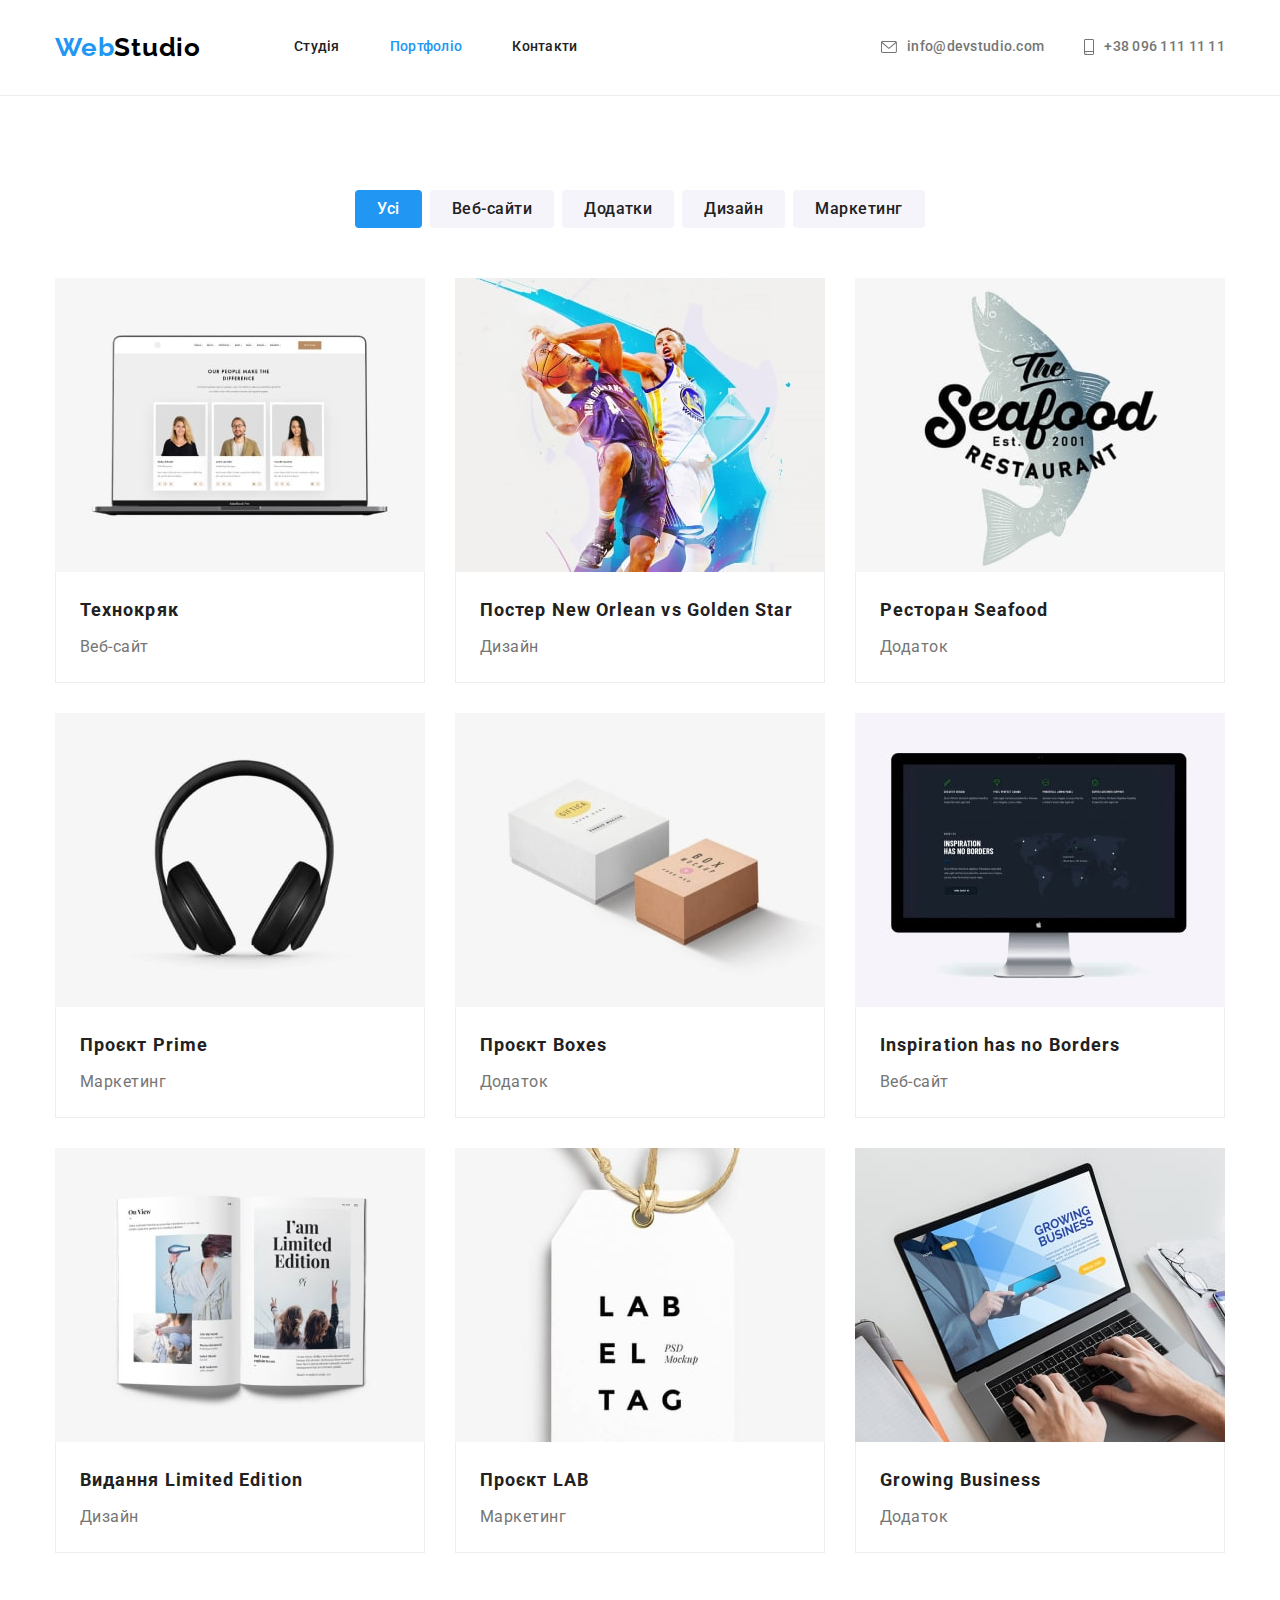
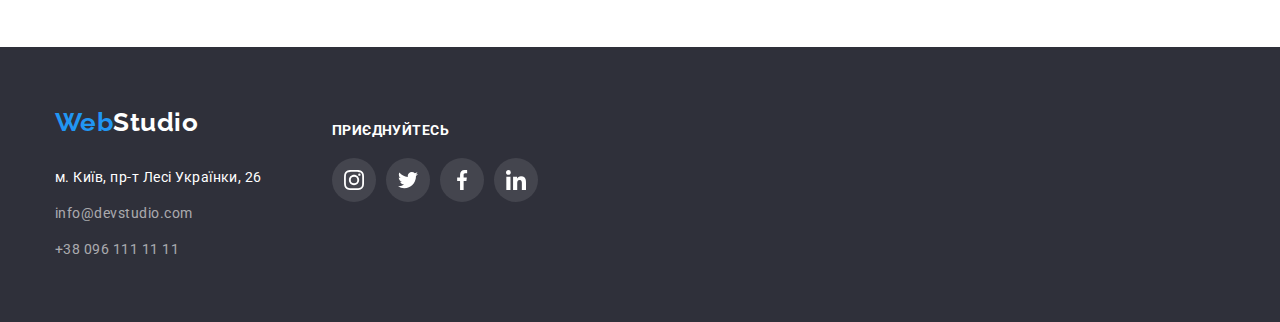
==== portfolio.html @ acfb0175 "add" ====
<!DOCTYPE html>
<html lang="uk">
  <head>
    <meta charset="UTF-8" />
    <meta http-equiv="X-UA-Compatible" content="IE=edge" />
    <meta name="viewport" content="width=device-width, initial-scale=1.0" />
    <title>Document</title>
    <link
      href="https://fonts.googleapis.com/css2?family=Raleway:wght@700&family=Roboto:wght@400;500;700;900&display=swap"
      rel="stylesheet"
    />
    <link
      rel="stylesheet"
      href="https://cdnjs.cloudflare.com/ajax/libs/modern-normalize/1.1.0/modern-normalize.min.css"
    />
    <link rel="stylesheet" href="./сss/styles.css" />
  </head>
  <body class="page">
    <header class="bcheader">
      <div class="container header">
        <nav class="nav">
          <a href="#" lang="en" class="firspart-logo increase"
            >Web<span class="secondpart-logo">Studio</span></a
          >

          <ul class="site-nav">
            <li class="link-nav">
              <a href="./index.html" class="link increase">Студія</a>
            </li>
            <li class="link-nav">
              <a href="#" class="link current increase">Портфоліо</a>
            </li>
            <li class="link-nav">
              <a href="#" class="link increase">Контакти</a>
            </li>
          </ul>
        </nav>
        <ul class="site-info">
          <li class="item">
            <a href="mailto:info@devstudio.com" class="link increase header-envelop"> <svg class="envelop-icon" width="16"
                height="12">
                <use href="./images/icons.svg#icon-envelope ">
                </use>
              </svg>info@devstudio.com</a>
          </li>
          <li class="item">
            <a href="tel:+380961111111" class="link increase header-smartphone"><svg class="smartphone-icon" width="10"
                height="16">
                <use href="./images/icons.svg#icon-smartphone "></use>
              </svg>+38 096 111 11 11</a>
          </li>
        </ul>
      </div>
    </header>

    <main class="portfolio">
      <section class="section hero-portfolio">
        <div class="container">
          <h1 class="hidden">Фільтр</h1>
          <ul class="list buttons">
            <li class="itembtn">
              <button type="button" class="button-portfolio">Усі</button>
            </li>
            <li class="itembtn">
              <button type="button" class="button-portfolioadd">
                Веб-сайти
              </button>
            </li>
            <li class="itembtn">
              <button type="button" class="button-portfolioadd">Додатки</button>
            </li>
            <li class="itembtn">
              <button type="button" class="button-portfolioadd">Дизайн</button>
            </li>
            <li class="itembtn">
              <button type="button" class="button-portfolioadd">
                Маркетинг
              </button>
            </li>
          </ul>

          <ul class="list imgs">
            <li class="item">
              <img
                class="photo-item"
                src="./images/img2.1-min.jpg"
                alt="Технокряк"
                width="370"
              />
              <div class="border-box">
                <h2 class="title imgs">Технокряк</h2>
                <p class="text imgs">Веб-сайт</p>
              </div>
            </li>

            <li class="item">
              <img
                class="photo-item"
                src="./images/img2.2-min.jpg"
                alt="Постер New Orlean vs Golden Star"
                width="370"
              />
              <div class="border-box">
                <h2 class="title imgs">Постер New Orlean vs Golden Star</h2>
                <p class="text imgs">Дизайн</p>
              </div>
            </li>

            <li class="item">
              <img
                class="photo-item"
                src="./images/img2.3-min.jpg"
                alt="Технокряк"
                width="370"
              />
              <div class="border-box">
                <h2 class="title imgs">Ресторан Seafood</h2>
                <p class="text imgs">Додаток</p>
              </div>
            </li>
            <li class="item">
              <img
                class="photo-item"
                src="./images/img2.4-min.jpg"
                alt="Проєкт Prime"
                width="370"
              />
              <div class="border-box">
                <h2 class="title imgs">Проєкт Prime</h2>
                <p class="text imgs">Маркетинг</p>
              </div>
            </li>
            <li class="item">
              <img
                class="photo-item"
                src="./images/img2.5-min.jpg"
                alt="Проєкт Boxes"
                width="370"
              />
              <div class="border-box">
                <h2 class="title imgs">Проєкт Boxes</h2>
                <p class="text imgs">Додаток</p>
              </div>
            </li>
            <li class="item">
              <img
                class="photo-item"
                src="./images/img2.6-min.jpg"
                alt="Inspiration has no Borders"
                width="370"
              />
              <div class="border-box">
                <h2 class="title imgs">Inspiration has no Borders</h2>
                <p class="text imgs">Веб-сайт</p>
              </div>
            </li>
            <li class="item">
              <img
                class="photo-item"
                src="./images/img2.7-min.jpg"
                alt="Видання Limited Edition"
                width="370"
              />
              <div class="border-box">
                <h2 class="title imgs">Видання Limited Edition</h2>
                <p class="text imgs">Дизайн</p>
              </div>
            </li>
            <li class="item">
              <img
                class="photo-item"
                src="./images/img2.8-min.jpg"
                alt="Проєкт LAB"
                width="370"
              />
              <div class="border-box">
                <h2 class="title imgs">Проєкт LAB</h2>
                <p class="text imgs">Маркетинг</p>
              </div>
            </li>
            <li class="item">
              <img
                class="photo-item"
                src="./images/img2.9-min.jpg"
                alt="Growing Business"
                width="370"
              />
              <div class="border-box">
                <h2 class="title imgs">Growing Business</h2>
                <p class="text imgs">Додаток</p>
              </div>
            </li>
          </ul>
        </div>
      </section>
    </main>
    <footer class="footer">
      <div class="footer-info container">
        <div class="container-address">
          <a href="#" lang="en" class="footer-firspart-logo">
            Web<span class="footer-secondpart-logo">Studio</span>
          </a>
          <address class="address site">
            <ul class="list">
              <li>
                <p class="list-address">м. Київ, пр-т Лесі Українки, 26</p>
              </li>
              <li>
                <a href="mailto:info@devstudio.com" class="list-email">info@devstudio.com</a>
              </li>
              <li>
                <a href="tel:+30961111111" class="list-tel">+38 096 111 11 11</a>
              </li>
            </ul>
          </address>
        </div>
        <div class="footer-social-networks">
          <h2 class="title-networks-footer">ПРИЄДНУЙТЕСЬ</h2>
          <ul class="footer-links">
            <li class="link-social-network"><a href="#" class="footer-social-network"><svg class="instagram-icon" width="44"
                  height="44">
                  <use href="./images/icons.svg#icon-instagram"></use>
                </svg></a></li>
            <li class="link-social-network"><a href="#" class="footer-social-network"><svg class="twitter-icon" width="44"
                  height="44">
                  <use href="./images/icons.svg#icon-twitter"></use>
                </svg></a></li>
            <li class="link-social-network"><a href="#" class="footer-social-network"><svg class="facebook-icon" width="44"
                  height="44">
                  <use href="./images/icons.svg#icon-facebook"></use>
                </svg></a></li>
            <li class="link-social-network"><a href="#" class="footer-social-network"><svg class="linkedin-icon" width="44"
                  height="44">
                  <use href="./images/icons.svg#icon-linkedin"></use>
                </svg></a></li>
          </ul>
        </div>
      </div>
    </footer>
  </body>
</html>
---- сss/styles.css ----
:root{
   --primary-text-color:#757575;
   --tittle-text-color:#212121;
   --firspart-logo-header:#2196F3;
   --firspart-logo-footer:#2196F3;
   --secondpart-logo-header:#000000;
   --secondpart-logo-footer:#FFFFFF;
   --add-color:#2196F3;
   --button-bgcolor:#2196F3;
   --button-active-bgcolor:#188CE8;;
   --button-add-bgcolor:#F5F4FA;
   --color-button:#FFFFFF;
   --button-add-color: #212121;
   --hero-title-color:#FFFFFF;
   --main-bgcolor:#FFFFFF;
   --header-bgcolor:#FFFFFF;
   --hero-section-bgcolor:#C4C4C4;
   --info-section-bgcolor: #F5F5F5;
   --explain-section-bgcolor: #F5F5F5;
   --last-section-bgcolor: #F5F4FA;
   --footer-bgcolor:#2F303A;
   --footer-list-address: #FFFFFF;
   --footer-list-info:rgba(255, 255, 255, 0.6);

   
   --fill-social-network: #AFB1B8;
   --fill-customers:#AFB1B8;
   --fill-customers-hover:#2196F3;
   --border-customers:#AFB1B8;
   --fill-social-network-hover: #FFFFFF;
   --background-social-network-hover: #2196F3;
   --fill-social-network-footer: #FFFFFF;
   --background-social-network-footer:rgba(255, 255, 255, 0.1);
   --block-feature:rgba(245, 244, 250, 1)
 }

 html{
   box-sizing: border-box;
 }

 *, *::before, 
 *::after{
   box-sizing: inherit;
 }

 p, 
 h1, 
 h2,
 h3,
 h4,
 h5, 
 h6{
   margin-top: 0;
   margin-bottom: 0;
 }

 ul,
 ol
 {margin: 0;
 padding: 0;
   padding-inline-start: 0;
   list-style: none;
}

img{display: block;}
 /*1230*/

 .container{
   width: 1200px;
   padding-left: 15px;
   padding-right: 15px;
   margin-left: auto;
   margin-right: auto;
 }

 .section{
   padding-bottom: 94px;
   padding-top: 94px;
 }

 .section.info-add{
   padding-bottom: 0;
 }


 .bcheader{
border-bottom: 1px solid #ECECEC;
}
 
 .container.header {
    display: flex;
    align-items: center;
 }

 .container .firspart-logo{
   padding-top:24px;
   padding-bottom: 25px;
 }

 .container .nav{
   display: flex;
   align-items: center;
   
 }

 .container .site-nav .link:last-child {
    margin-right: 0;
 }

 .container .site-nav{
   display: flex;
   align-items: center;
   margin-left: 93px;
   padding-top: 32px;
   padding-bottom: 32px;
 }

 .container .site-nav .link-nav{
   display: block;
   margin-right: 50px;
 }

 .container .site-nav .link-nav:last-child {
    margin-right: 0;
 }

 .container.header .increase{
   padding-top: 32px;
   padding-bottom: 32px;
 }

.container .site-info{
   display: flex;
   align-items: center;
   margin-left: auto;
}

.site-info .item + .item{
margin-left: 40px;
}

 .list{
    list-style: none;
 }
 .page{
    background-color:var(--main-bgcolor);
    font-family: Roboto, sans-serif;
    color: var(--primary-text-color);
   margin: 0;
 }

 .hidden{
   display: none;
 }

 .page .firspart-logo{
   color:var(--add-color);
   font-family: Raleway, cursive;
   letter-spacing: 0.03em;
   text-decoration: none;
   font-weight: 700;
   font-size: 26px;
   line-height: 1.19;} 

 .page .secondpart-logo{
   color:var(--secondpart-logo-header);
   font-family: Raleway, cursive;
   letter-spacing: 0.03em;}

 .site-nav, .site-info{
   list-style: none;
   letter-spacing: 0.02em;
   font-weight: 500;
   font-size: 14px;
   line-height: 1.14;
   
}

 .site-nav .link{
   color:var(--tittle-text-color); 
   letter-spacing: 0.02em;
   text-decoration: none;
 }
 
 .site-nav .link:hover,
 .site-nav .link:focus {
    color:var(--add-color);
 }
 
 .site-info .link{
    color:var(--primary-text-color);
   text-decoration: none;
} 

.site-info .link:hover,
.site-info .link:focus {
    color: var(--add-color);
}
.site-nav .link.current {
   color: var(--add-color);
}

.header-envelop,
.header-smartphone {
   display: flex;
   align-items: center;
   justify-content: center;
}

.header-envelop .envelop-icon {
   fill: currentColor;
}

.header-smartphone .smartphone-icon {
   fill: currentColor;
}

.header-envelop .envelop-icon,
.header-smartphone .smartphone-icon {
   margin-right: 10px;
}

/* HERO */
.hero{
   background: var(--hero-section-bgcolor);
letter-spacing: 0.06em;
text-align: center;
margin-top: 0;
padding-bottom: 200px;
padding-top: 200px;
}

.section.hero{    
   background-color: var(--hero-section-bgcolor);
   background-image: url(../images/hero-bg.jpg), 
   linear-gradient(to right, rgba(47, 48, 58, 0.4), 
   rgba(47, 48, 58, 0.4));
   height: 600px;
   max-width: 1600px;
   margin-left: auto;
   margin-right: auto;
}

.hero-title{
color: var(--hero-title-color);
font-weight: 900;
font-size: 44px;
line-height: 1.36;
text-align: center;
text-transform: uppercase;
margin-bottom: 30px;
}

/* Section */
.section{
   letter-spacing: 0.03em;
}
.section-title,
.sub-title{
   color:var(--tittle-text-color);
   font-size: 14px;
   line-height: 1.14;
   text-transform: uppercase;
}

.sub-info{

   font-size: 14px;
   line-height: 1.71;
}

.container .list.feature{
      display: flex; 
          padding-inline-start: 0   
}

.section .feature-text{
flex-basis: calc((100%-90px)/4);
   }

.info-add .feature-svg{
   display: flex;
   width: 270px;
   height: 120px;
   border-radius: 4px;
   background-color: var(--block-feature);
   justify-content: center;
   align-items: center;
   margin-bottom:30px;
}
  
.section .feature-text:not(:last-child){
   margin-right: 30px;
}

.section .list .feature{
      margin-top: 10px;   
}

.section .section-title {
   font-size: 36px;
   line-height: 1.17;
   text-align: center;
   text-transform: none;
   padding-bottom: 50px;
}


.link-image{
   display: block;
}


.list.wwd{
   display: flex;
   align-items: center;
}

.list.wwd .item:not(:last-child){
margin-right: 30px;
}

.section.team{
   background-color: var(--last-section-bgcolor);
   letter-spacing: 0.03em;
}


.section .section-team-title{
   font-size: 36px;
   line-height: 1.17;
   text-align: center;
   color: var(--tittle-text-color) ;
}
      
.section .list-team .sub-title{
      font-weight: 500;
      font-size: 16px;
      line-height: 1.19;
      text-transform: none;
      margin-top: 30px;
      text-align: center;
   }

 .section .list-team{
   list-style: none;
   padding-top: 50px;
   display: flex;
   
}
 
.section .list-team .sub-text {
   font-size: 16px;
   line-height: 1.19;
   margin-top: 10px;
   text-align: center;
}

.section .list-team .card{
   background-color: var(--main-bgcolor);
   border-radius: 0px 0px 4px 4px;
      box-shadow: 0px 1px 3px rgba(0, 0, 0, 0.12), 
      0px 1px 1px rgba(0, 0, 0, 0.14), 
      0px 2px 1px rgba(0, 0, 0, 0.2);

}

.section .list-team .card:not(:last-child){
   margin-right: 30px;
}

.button:hover,
.button:focus {
   background-color: var(--button-active-bgcolor);
}

.button{
   display: inline-block;
     background-color: var(--button-bgcolor);
     color: var(--color-button);
     letter-spacing: 0.06em;
     font-family: Roboto, sans-serif;
     font-weight: 700;
     font-size: 16px;
     line-height: 1.88;
   cursor:pointer;
   border-radius: 4px;
   padding: 10px 32px;
   text-align: center;
   border: none;
   
}

.section.regular-customers{
   color: var(--tittle-text-color);
   text-align: center;
  
}

.title-costomers{
   font-size: 36px;
   line-height: 1.16;
   letter-spacing: 0.03em;
}

.costomers-all{
   display: flex;
   justify-content: start;
   margin-top: 50px;

}
.customers-link:not(:last-child){
   margin-right: 30px;
}

.costomers-all .link-union{
   display: flex;
   align-items: center;
   padding: 23px 65px 22px 64px;
   fill:var(--fill-customers);
   border: 1px solid var(--border-customers);
   border-radius: 4px;
}

.costomers-all .link-tagline {
   display: flex;
   align-items: center;
   padding: 19px 65px 21px 65px;
   fill: var(--fill-customers);
   border: 1px solid var(--border-customers);
   border-radius: 4px;
}

.costomers-all .link-company{
   display: flex;
   align-items: center;
   padding: 25px 65px 26px 62px;
   fill: var(--fill-customers);
   border: 1px solid var(--border-customers);
   border-radius: 4px;
   
}
.costomers-all .link-foster{display: flex;
   align-items: center;
   padding: 25px 43px 27px 43px;
   fill: var(--fill-customers);
   border: 1px solid var(--border-customers);
   border-radius: 4px;
}

.costomers-all .link-brand{display: flex;
   align-items: center;
   padding: 23px 54px 24px 54px;
   fill: var(--fill-customers);
   border: 1px solid var(--border-customers);
   border-radius: 4px;
}

.costomers-all .link-tag{display: flex;
align-items: center;
padding: 23px 38px 25px 38px;
fill: var(--fill-customers);
border: 1px solid var(--border-customers);
border-radius: 4px;
}

.costomers-all .customers-hover:hover,
.costomers-all .customers-hover:focus{
 fill: var(--fill-customers-hover);
border: 1px solid var(--fill-customers-hover);
border-radius: 4px;
}

.footer{
background-color:var(--footer-bgcolor);
letter-spacing: 0.03em;
padding-bottom: 60px;
}

.container-address{
   padding-top: 60px;}


.footer .footer-firspart-logo{
   display: inline-block;
   color: var(--firspart-logo-footer);
   font-family: Raleway, cursive;
   font-weight: 700;
   font-size: 26px;
   line-height: 1.19;
   padding-bottom: 0;
   margin-bottom: 28px;
   text-decoration: none;
}
.footer .footer-secondpart-logo{
   color: var(--secondpart-logo-footer);
   font-family: Raleway, cursive;
}

.footer .list-email,.footer .list-tel {
   color: var(--footer-list-info);
   text-decoration: none;
}
.footer .list-address {
   display: inline-block;
   color:var(--footer-list-address);
   margin-bottom: 12px;}

.footer .list-email{
   display: inline-block;
   margin-bottom: 12px;
}
     
   .address .list-email:hover,
   .address .list-email:focus,
   .address .list-tel:hover,
   .address .list-tel:focus {
      color:var(--add-color);
}
.footer .address {
   font-size: 14px;
   line-height: 1.71;
   font-style: normal;
   font-style: normal;
}
.footer-social-networks {
   padding-top: 75px;
   margin-left: 70px;
}

.footer-info.container {
   display: flex;
}

.footer-links {
   list-style: none;
   display: flex;
   justify-content: flex-start;
}

.title-networks-footer {
   color: var(--hero-title-color);
   font-size: 14px;
   line-height: calc(16/14);
   letter-spacing: 0.03em;
   margin-bottom: 20px;
}

.footer-social-network {
   width: 100%;
   height: 100%;
   display: flex;
   border-radius: 50%;
   justify-content: center;
   align-items: center;
   fill: var(--fill-social-network-footer);
   padding: 12px;
   background-color: var(--background-social-network-footer);
}

.footer-social-network:hover,
.footer-social-network:focus {
   background-color: var(--background-social-network-hover);
}


/*portfolio */


.button-portfolio {
   background-color: var(--button-bgcolor);
   color: var(--color-button);
   letter-spacing: 0.03em;
   font-family: Roboto, sans-serif;
   font-weight: 500;
   font-size: 16px;
   line-height: 1.63;
   cursor: pointer;
   border-radius: 4px;
   padding: 6px 22px;
   border: transparent;
}

.button-portfolioadd{
   background-color: var(--button-add-bgcolor);
   color:var(--button-add-color);
   letter-spacing: 0.03em;
   font-weight: 500;
   font-size: 16px;
   line-height: 1.63;
   cursor: pointer;
   border-radius: 4px;
   padding: 6px 22px;
   border: transparent;
}

.button-portfolioadd:hover ,.button-portfolioadd:focus{
   color:var(--color-button);
   background-color: var(--button-bgcolor);  
}

.portfolio .title{
   color:var(--tittle-text-color);
   letter-spacing: 0.06em;
   font-size: 18px;
   line-height: 2;
}

.portfolio .text{
   letter-spacing: 0.03em;
   font-size: 16px;
   line-height: 1.88;
}
  
.container .buttons{
   margin-bottom: 50px;
}

.container .list.imgs{
   display: flex;
   flex-wrap: wrap;
   padding-inline-start: 0;
}
 
/*.border-box{
   
}*/

.section.hero-portfolio .list.buttons{
   display: flex;
   justify-content: center;
}

.section.hero-portfolio .list.buttons .itembtn:not(:last-child){
   margin-right: 8px;
}

.portfolio .itembtn:hover,
.portfolio .itembtn:focus
{
   box-shadow: 0px 3px 1px rgba(0, 0, 0, 0.1), 
   0px 1px 2px rgba(0, 0, 0, 0.08), 
   0px 2px 2px rgba(0, 0, 0, 0.12);}

.list.imgs>.item{
flex-basis: calc((100% - 60px)/3);
margin-bottom: 30px;
margin-right: 30px;

}

.list.imgs>.item:hover{
box-shadow: 0px 1px 1px rgba(0, 0, 0, 0.12),
   0px 4px 4px rgba(0, 0, 0, 0.06),
   1px 4px 6px rgba(0, 0, 0, 0.16)
}

.border-box {
   padding-left: 24px;
   padding-bottom: 20px;
   padding-top: 20px;
   border-bottom: 1px solid #EEEEEE;
   border-right: 1px solid #EEEEEE;
   border-left: 1px solid #EEEEEE;
}

.list.imgs>.item:nth-child(3n){
    margin-right: 0;
}

.list.imgs>.item:nth-last-child(-n+3){
   margin-bottom: 0;
}

.section.hero-portfolio .title.imgs{
   margin-bottom: 4px;
}

.photo-item{
   display: block;
}






/*task-4*/



.section.team .links-team {
   display: flex;
   justify-content: center;
   list-style: none;
}

.link-social-network:not(:last-child) {
   margin-right: 10px;

}

.link-social-network {
   width: 44px;
   height: 44px;
}

.social-network {
   width: 100%;
   height: 100%;
   display: flex;
   border-radius: 50%;
   justify-content: center;
   align-items: center;
   fill: var(--fill-social-network);
   padding: 12px;
}

.social-network:hover,
.social-network:focus {
   fill: var(--fill-social-network-hover);
   background-color: var(--background-social-network-hover);

}

.links-team {
   margin-bottom: 30px;
   margin-top: 16px;
}
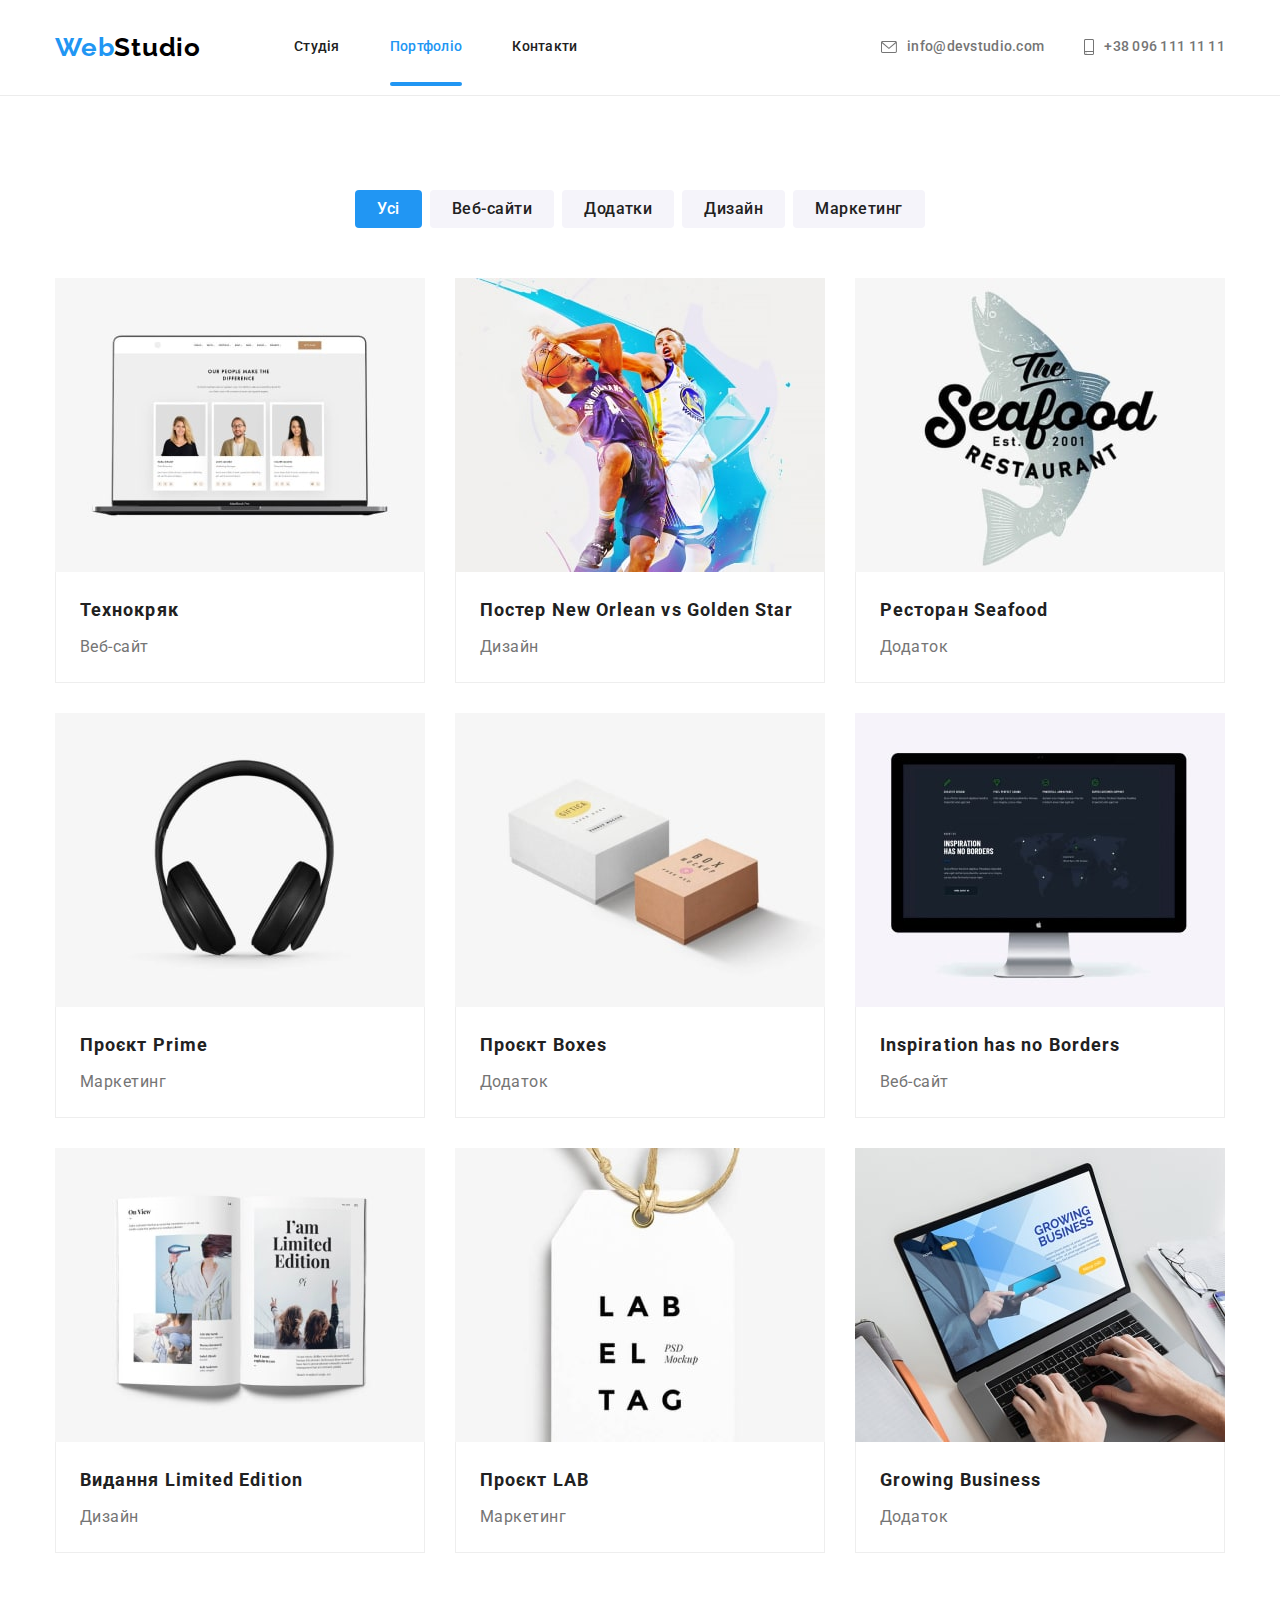
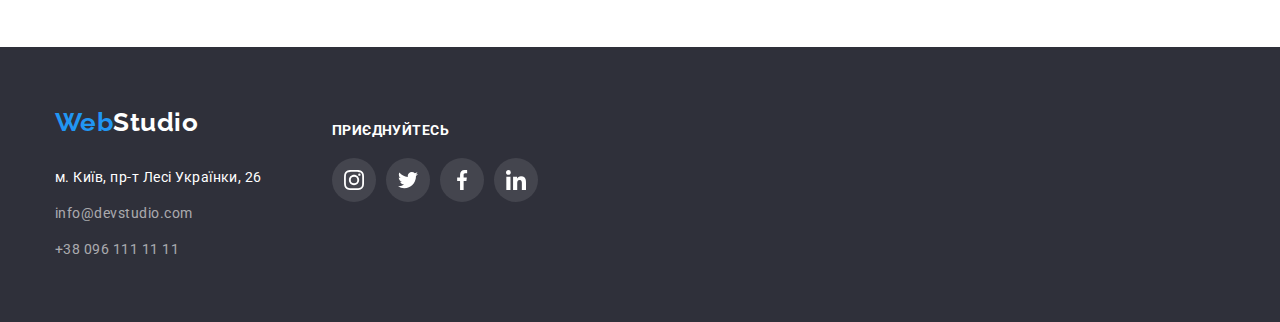
==== commit 6c4ee652: "add "text-tehnokryak"" ====
--- a/portfolio.html
+++ b/portfolio.html
@@ -81,16 +81,26 @@
 
           <ul class="list imgs">
             <li class="item">
-              <img
-                class="photo-item"
+              <div class="photo-tehnokryak">
+                <img
+                class="photo-item "
                 src="./images/img2.1-min.jpg"
                 alt="Технокряк"
                 width="370"
-              />
+                 />
+                <div class="tehnokryak"> 
+                  <p class="text-tehnokryak">Ресурс пропонує комплексні пропозиції 
+                      з різним рівнем функціоналу та сервісів. 
+                    Все це дозволить відвідувачу отримати
+                    вичерпні відомості про компанію чи приватну особу.
+                  </p>
+                </div>
+            
               <div class="border-box">
                 <h2 class="title imgs">Технокряк</h2>
                 <p class="text imgs">Веб-сайт</p>
               </div>
+            </div>
             </li>
 
             <li class="item">
--- a/сss/styles.css
+++ b/сss/styles.css
@@ -1,4 +1,4 @@
-
+ 
  :root{
    --primary-text-color:#757575;
    --tittle-text-color:#212121;
@@ -32,7 +32,13 @@
    --background-social-network-hover: #2196F3;
    --fill-social-network-footer: #FFFFFF;
    --background-social-network-footer:rgba(255, 255, 255, 0.1);
-   --block-feature:rgba(245, 244, 250, 1)
+   --block-feature:rgba(245, 244, 250, 1);
+   --secendory-text-color: #FFFFFF;
+   --bgc-text-show:rgba(47, 48, 58, 0.8);
+   --fiil-icon-close:#000000;
+   --bgc-icon-close:#FFFFFF;
+   --text-overlay-color:#FFFFFF;
+   --text-overflow-bgc:rgba(33, 150, 243, 0.9);;
  }
 
  html{
@@ -119,6 +125,7 @@
  .container .site-nav .link-nav{
    display: block;
    margin-right: 50px;
+   
  }
 
  .container .site-nav .link-nav:last-child {
@@ -128,7 +135,28 @@
  .container.header .increase{
    padding-top: 32px;
    padding-bottom: 32px;
- }
+   position: relative;
+ }
+
+.link-nav .current::after{
+   content:'';
+   position: absolute;
+   background: var(--add-color);
+   width: 100%;
+   height: 4px;
+   border-radius: 2px;
+   bottom: 0;
+   left: 0; 
+}
+
+.link-nav .increase:hover::after{content: '';
+   position: absolute;
+   background: var(--add-color);
+   width: 100%;
+   height: 4px;
+   border-radius: 2px;
+   bottom: 0;
+   left: 0;}
 
 .container .site-info{
    display: flex;
@@ -242,6 +270,58 @@
    margin-right: auto;
 }
 
+.backdrop{
+      position: fixed;
+      width: 100%;
+      height: 100%;
+      background: rgba(0, 0, 0, 0.2);
+      top: 0;
+      left: 0;
+}
+
+.modal{
+   position: absolute;
+   top: 50%;
+   left: 50%;
+   transform: translate(-50%, -50%); 
+   min-width: 528px;
+   min-height: 581px;
+   background: #FFFFFF;
+   box-shadow: 0px 1px 3px rgba(0, 0, 0, 0.12), 
+   0px 1px 1px rgba(0, 0, 0, 0.14), 
+   0px 2px 1px rgba(0, 0, 0, 0.2);
+   border-radius: 4px;
+}
+
+.backdrop.is-hidden{
+   opacity: 0;
+   pointer-events: none;
+}  
+
+.button-close {
+   position: absolute;
+   top: 8px;
+   bottom: 543px;
+   left: 490px;
+   right: 8px; 
+   cursor: pointer;
+   width: 30px;
+   height: 30px;
+   border-radius: 50%;
+   padding: 6px;
+   border: 1px solid rgba(0, 0, 0, 0.1);
+   background:var(--bgc-icon-close);
+}
+
+.icon-close{
+   width: 100%;
+   height: 100%;
+   border-radius: 50%;
+   fill: var(--fiil-icon-close);
+}
+
+
+
 .hero-title{
 color: var(--hero-title-color);
 font-weight: 900;
@@ -315,11 +395,36 @@
 .list.wwd{
    display: flex;
    align-items: center;
-}
+   
+}
+
+.list.wwd .item{
+   position: relative;
+}
+
+.list.wwd .show-wwd{
+   position: absolute;
+   bottom: 0;
+   width: 100%;
+   padding-top: 27px;
+   padding-bottom: 27px;
+   background-color: var(--bgc-text-show);
+}
+
+.list.wwd .show-text{
+   font-weight: 700;
+   font-size: 14px;
+   line-height: 1.14;
+   text-align: center;
+   letter-spacing: 0.03em;
+   text-transform: uppercase;
+color: var(--secendory-text-color);}
 
 .list.wwd .item:not(:last-child){
 margin-right: 30px;
 }
+
+
 
 .section.team{
    background-color: var(--last-section-bgcolor);
@@ -623,10 +728,6 @@
    padding-inline-start: 0;
 }
  
-/*.border-box{
-   
-}*/
-
 .section.hero-portfolio .list.buttons{
    display: flex;
    justify-content: center;
@@ -647,13 +748,13 @@
 flex-basis: calc((100% - 60px)/3);
 margin-bottom: 30px;
 margin-right: 30px;
-
 }
 
 .list.imgs>.item:hover{
 box-shadow: 0px 1px 1px rgba(0, 0, 0, 0.12),
    0px 4px 4px rgba(0, 0, 0, 0.06),
-   1px 4px 6px rgba(0, 0, 0, 0.16)
+   1px 4px 6px rgba(0, 0, 0, 0.16);
+   cursor: pointer;
 }
 
 .border-box {
@@ -682,8 +783,39 @@
 }
 
 
-
-
+.photo-tehnokryak{
+position: relative;
+}
+
+.tehnokryak{
+   position: absolute;
+   top:0;
+   left:0;
+   height: 100%;
+   width: 100%;
+}
+
+.text-tehnokryak{
+      padding: 63px 24px;
+      font-weight: 400;
+      font-size: 18px;
+      line-height: calc(28/18);
+      letter-spacing: 0.03em;
+      color: var(--text-overlay-color);
+      background-color: var(--text-overflow-bgc);
+      opacity: 1;
+   }
+
+.tehnokryak{
+   opacity: 0;
+}
+
+.tehnokryak:hover,
+.tehnokryak:focus,
+.text-tehnokryak:hover,
+.text-tehnokryak:focus {
+   opacity: 1;
+}
 
 
 /*task-4*/
